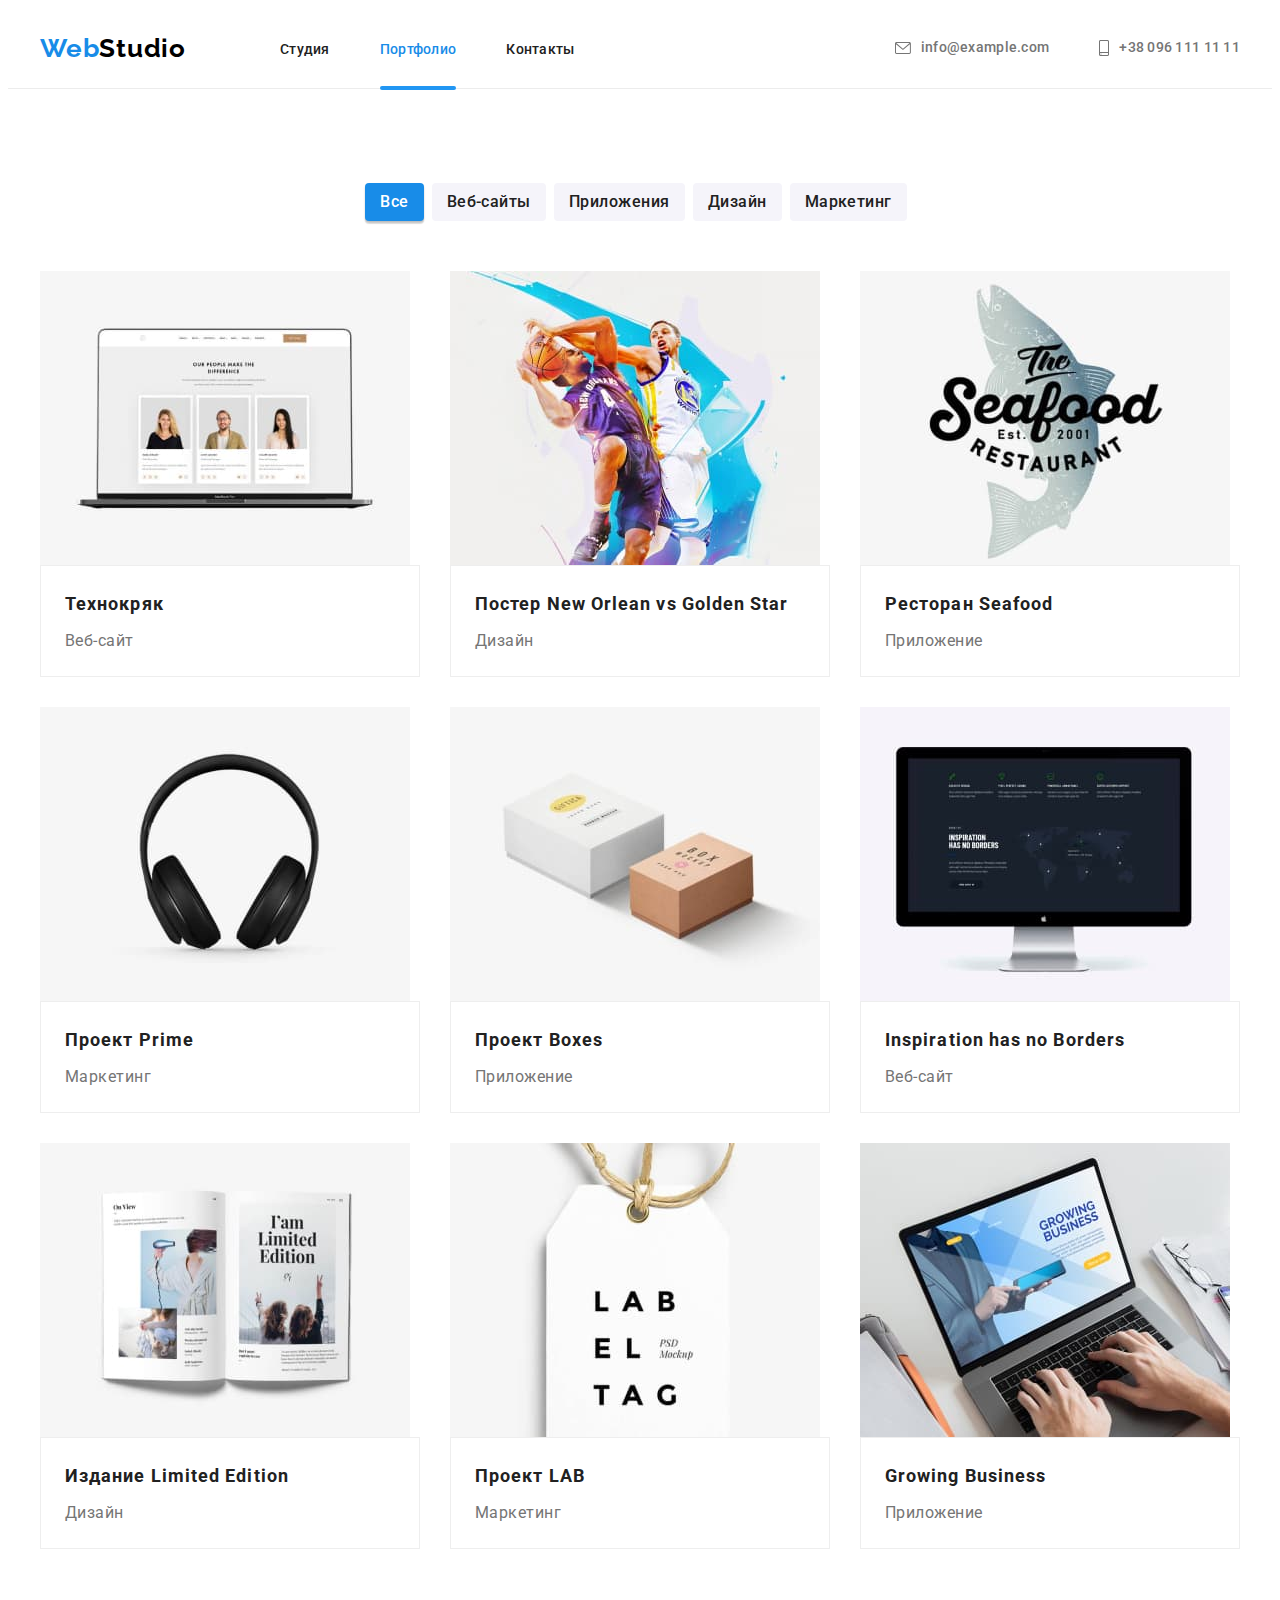
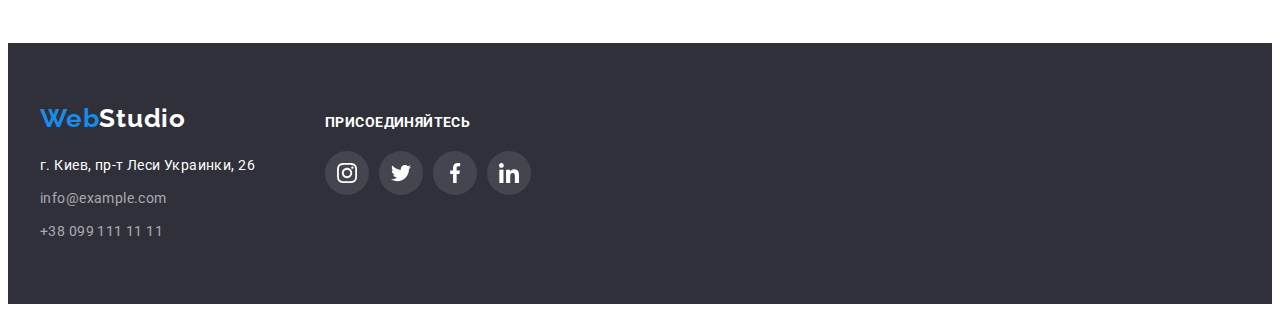
==== portfolio.html @ 5745be87 "copy HW#05 -> HW#06" ====
<!DOCTYPE html>
<html lang="ru">

<head>
    <meta charset="UTF-8" />
    <meta http-equiv="X-UA-Compatible" content="IE=edge" />
    <meta name="viewport" content="width=device-width, initial-scale=1.0" />
    <title>Document</title>
    <link rel="preconnect" href="https://fonts.googleapis.com">
    <link rel="preconnect" href="https://fonts.gstatic.com" crossorigin>
    <link
        href="https://fonts.googleapis.com/css2?family=Raleway:wght@700&family=Roboto:wght@400;500;700;900&display=swap"
        rel="stylesheet" />
    <link rel="stylesheet" href="https://cdnjs.cloudflare.com/ajax/libs/modern-normalize/1.1.0/modern-normalize.min.css"
        integrity="sha512-wpPYUAdjBVSE4KJnH1VR1HeZfpl1ub8YT/NKx4PuQ5NmX2tKuGu6U/JRp5y+Y8XG2tV+wKQpNHVUX03MfMFn9Q=="
        crossorigin="anonymous" referrerpolicy="no-referrer" />
    <link rel="stylesheet" href="./css/portfolio.css" />
</head>

<body>

    <!-- HEADER -->

    <header class="header">
        <div class="container header-container">
            <a class="logo link" href="./index.html" lang="en"> <span class="web">Web</span><span
                    class="studio-logo">Studio</span></a>
            <nav class="navigation">
                <ul class="nav-list list">
                    <li class="nav-list-item">
                        <a class="nav-list-link link" href="./index.html">Студия</a>
                    </li>
                    <li class="nav-list-item">
                        <a class="nav-list-link link current" href="./portfolio.html">Портфолио</a>
                    </li>
                    <li class="nav-list-item">
                        <a class="nav-list-link link" href="">Контакты</a>
                    </li>
                </ul>
            </nav>
            <ul class="contact-list list">
                <li class="contact-item">
                    <a class="contact-email header-contact link" href="mailto:info@example.com">
                        <svg class="header-icon" width="16" height="12">
                            <use href="./img/sprite.svg#envelope"></use>
                        </svg>
                        info@example.com</a>
                </li>
                <li class="contact-item">
                    <a class="contact-number header-contact link" href="tel:+380961111111">
                        <svg class="header-icon" width="10" height="16">
                            <use href="./img/sprite.svg#smartphone"></use>
                        </svg>
                        +38 096 111 11 11</a>
                </li>
            </ul>
        </div>
    </header>

    <!-- PORTFOLIO-->

    <section class="portfolio section">
        <div class="portfolio-container container">
            <h2 hidden>portfolio-navigation</h2>
            <ul class="portfolio-list-btn list">
                <li><button class="portfolio-button link current" type="button">Все</button></li>
                <li><button class="portfolio-button link" type="button">Веб-сайты</button></li>
                <li><button class="portfolio-button link" type="button">Приложения</button></li>
                <li><button class="portfolio-button link" type="button">Дизайн</button></li>
                <li><button class="portfolio-button link" type="button">Маркетинг</button></li>
            </ul>
            <ul class="portfolio-list list">
                <li class="portfolio-item">
                    <a class="portfolio-link link" href="">
                        <div class="portfolio-item-wrapper">
                            <img src="./img/portfolio/poster1.jpg" alt="poster1" width="370" height="294">
                            <p class="portfolio-overlay">Ресурс предлагает комплексные предложения с разным уровнем
                                функционала и
                                сервисов. Все это
                                позволит посетителю получить
                                исчерпывающие сведения о компании или частном лице.
                            </p>
                        </div>
                        <div class="portfolio-subsribe">
                            <h3 class="portfolio-subsribe-item">Технокряк</h3>
                            <p class="portfolio-type-list">Веб-сайт</p>
                        </div>
                    </a>
                </li>
                <li class="portfolio-item">
                    <a class="portfolio-link link" href="">
                        <div class="portfolio-item-wrapper">
                            <img src="./img/portfolio/poster2.jpg" alt="poster2" width="370" height="294">
                            <p class="portfolio-overlay">Ресурс предлагает комплексные предложения с разным уровнем
                                функционала и
                                сервисов. Все это
                                позволит посетителю получить
                                исчерпывающие сведения о компании или частном лице.
                            </p>
                        </div>
                        <div class="portfolio-subsribe">
                            <h3 class="portfolio-subsribe-item">Постер New Orlean vs Golden Star</h3>
                            <p class="portfolio-type-list">Дизайн</p>
                        </div>
                    </a>
                </li>
                <li class="portfolio-item">
                    <a class="portfolio-link link" href="">
                        <div class="portfolio-item-wrapper">
                            <img src="./img/portfolio/poster3.jpg" alt="poster3" width="370" height="294">
                            <p class="portfolio-overlay">Ресурс предлагает комплексные предложения с разным уровнем
                                функционала и
                                сервисов. Все это
                                позволит посетителю получить
                                исчерпывающие сведения о компании или частном лице.
                            </p>
                        </div>
                        <div class="portfolio-subsribe">
                            <h3 class="portfolio-subsribe-item">Ресторан Seafood</h3>
                            <p class="portfolio-type-list">Приложение</p>
                        </div>
                    </a>
                </li>
                <li class="portfolio-item">
                    <a class="portfolio-link link" href="">
                        <div class="portfolio-item-wrapper">
                            <img src="./img/portfolio/poster4.jpg" alt="poster4" width="370" height="294">
                            <p class="portfolio-overlay">Ресурс предлагает комплексные предложения с разным уровнем
                                функционала и
                                сервисов. Все это
                                позволит посетителю получить
                                исчерпывающие сведения о компании или частном лице.
                            </p>
                        </div>
                        <div class="portfolio-subsribe">
                            <h3 class="portfolio-subsribe-item">Проект Prime</h3>
                            <p class="portfolio-type-list">Маркетинг</p>
                        </div>
                    </a>
                </li>
                <li class="portfolio-item">
                    <a class="portfolio-link link" href="">
                        <div class="portfolio-item-wrapper">
                            <img src="./img/portfolio/poster5.jpg" alt="poster5" width="370" height="294">
                            <p class="portfolio-overlay">Ресурс предлагает комплексные предложения с разным уровнем
                                функционала и
                                сервисов. Все это
                                позволит посетителю получить
                                исчерпывающие сведения о компании или частном лице.
                            </p>
                        </div>
                        <div class="portfolio-subsribe">
                            <h3 class="portfolio-subsribe-item">Проект Boxes</h3>
                            <p class="portfolio-type-list">Приложение</p>
                        </div>
                    </a>
                </li>
                <li class="portfolio-item">
                    <a class="portfolio-link link" href="">
                        <div class="portfolio-item-wrapper">
                            <img src="./img/portfolio/poster6.jpg" alt="poster6" width="370" height="294">
                            <p class="portfolio-overlay">Ресурс предлагает комплексные предложения с разным уровнем
                                функционала и
                                сервисов. Все это
                                позволит посетителю получить
                                исчерпывающие сведения о компании или частном лице.
                            </p>
                        </div>
                        <div class="portfolio-subsribe">
                            <h3 class="portfolio-subsribe-item">Inspiration has no Borders</h3>
                            <p class="portfolio-type-list">Веб-сайт</p>
                        </div>
                    </a>
                </li>
                <li class="portfolio-item">
                    <a class="portfolio-link link" href="">
                        <div class="portfolio-item-wrapper">
                            <img src="./img/portfolio/poster7.jpg" alt="poster7" width="370" height="294">
                            <p class="portfolio-overlay">Ресурс предлагает комплексные предложения с разным уровнем
                                функционала и
                                сервисов. Все это
                                позволит посетителю получить
                                исчерпывающие сведения о компании или частном лице.
                            </p>
                        </div>
                        <div class="portfolio-subsribe">
                            <h3 class="portfolio-subsribe-item">Издание Limited Edition</h3>
                            <p class="portfolio-type-list">Дизайн</p>
                        </div>
                    </a>
                </li>
                <li class="portfolio-item">
                    <a class="portfolio-link link" href="">
                        <div class="portfolio-item-wrapper">
                            <img src="./img/portfolio/poster8.jpg" alt="poster8" width="370" height="294">
                            <p class="portfolio-overlay">Ресурс предлагает комплексные предложения с разным уровнем
                                функционала и
                                сервисов. Все это
                                позволит посетителю получить
                                исчерпывающие сведения о компании или частном лице.
                            </p>
                        </div>
                        <div class="portfolio-subsribe">
                            <h3 class="portfolio-subsribe-item">Проект LAB</h3>
                            <p class="portfolio-type-list">Маркетинг</p>
                        </div>
                    </a>
                </li>
                <li class="portfolio-item">
                    <a class="portfolio-link link" href="">
                        <div class="portfolio-item-wrapper">
                            <img src="./img/portfolio/poster9.jpg" alt="poster9" width="370" height="294">
                            <p class="portfolio-overlay">Ресурс предлагает комплексные предложения с разным уровнем
                                функционала и
                                сервисов. Все это
                                позволит посетителю получить
                                исчерпывающие сведения о компании или частном лице.
                            </p>
                        </div>
                        <div class="portfolio-subsribe">
                            <h3 class="portfolio-subsribe-item">Growing Business</h3>
                            <p class="portfolio-type-list">Приложение</p>
                        </div>
                    </a>
                </li>
            </ul>
        </div>
    </section>

    <!-- FOOTER -->

    <section class="footer section">
        <div class="footer-container container">
            <div class="footer-container-address">
                <a class="footer-logo link" href="./index.html"> Web<span class="studio">Studio</span></a>
                <address class="footer-address">
                    <ul class="footer-list list">
                        <li class="footer-item">
                            <a class="footer-link link address" href="https://goo.gl/maps/jyejHvnzvNFhB9y47">г. Киев,
                                пр-т
                                Леси
                                Украинки, 26</a>
                        </li>
                        <li class="footer-item">
                            <a class="footer-link link" href="mailto:info@example.com">info@example.com</a>
                        </li>
                        <li class="footer-item">
                            <a class="footer-link link" href="tel:+380991111111">+38 099 111 11 11</a>
                        </li>
                    </ul>
                </address>
            </div>
            <div class="footer-container-icon">
                <p class="footer-invite">присоединяйтесь</p>
                <ul class="footer-list-icon list">
                    <li class="footer-item-icon">
                        <a class="footer-link-icon instagram" href="">
                            <svg class="footer-icon" width="20" height="20">
                                <use href="./img/sprite.svg#instagram"></use>
                            </svg>
                        </a>
                    </li>
                    <li class="footer-item-icon">
                        <a class="footer-link-icon twitter" href="">
                            <svg class="footer-icon" width="20" height="20">
                                <use href="./img/sprite.svg#twitter"></use>
                            </svg>
                        </a>
                    </li>
                    <li class="footer-item-icon">
                        <a class="footer-link-icon facebook" href="">
                            <svg class="footer-icon" width="20" height="20">
                                <use href="./img/sprite.svg#facebook"></use>
                            </svg>
                        </a>
                    </li>
                    <li class="footer-item-icon">
                        <a class="footer-link-icon linkedin" href="">
                            <svg class="footer-icon" width="20" height="20">
                                <use href="./img/sprite.svg#linkedin"></use>
                            </svg>
                        </a>
                    </li>
                </ul>
            </div>
        </div>
    </section>

</body>

</html>
---- css/portfolio.css ----
:root {
  --primary-font-family: Roboto, sans-serif;
  --primary-font-color: #212121;
  --secondary-font-family: Raleway, sans-serif;
  --secondary-font-color: #757575;
  --white-font-color: #FFFFFF;
  --accent-color: #188CE8;
  --btn-bg-color: #2196f3;
  --shadow-btn-color: #F5F4FA;
  --bg-dark-color: #2f303a;
}

body {
  font-family: var(--primary-font-family);
}

h1,h2,h3,p {
  margin: 0;
  margin: 0;
}

ul,li {
  margin: 0;
  margin: 0;
  padding-left: 0;
}

img {
  display: block;
}

address {
  font-style: normal;
}

.list {
  list-style: none;
}

.link {
  text-decoration: none;
}

.container {
  width: 1200px;
  margin-left: auto;
  margin-right: auto;
  padding: 0 15px;
}

.section {
  padding: 94px 0;
}

/* ===== START HEADER ===== */

.header {
  background-color: var(--white-font-color);
}

.header-container {
  display: flex;
  align-items: center;
}

.nav-list {
  display: flex;
  align-items: center;
}

.logo {
  margin-right: 94px;
  padding-top: 24px;
  padding-bottom: 24px;
}

.contact-list {
  display: flex;
  align-items: center;
  margin-left: auto;
}

.header-contact {
  display: flex;
  align-items: center;
}

.link.current {
  color: var(--accent-color);
}

.web {
  font-family: var(--secondary-font-family);
  font-weight: 700;
  font-size: 26px;
  line-height: 1.19;
  letter-spacing: 0.03em;
  color: var(--accent-color);
}
.studio-logo {
  font-family: var(--secondary-font-family);
  font-weight: 700;
  font-size: 26px;
  line-height: 1.19;
  letter-spacing: 0.03em;
  color: #000000;
}

.nav-list-link {
  font-weight: 500;
  font-size: 14px;
  line-height: 1.14;
  letter-spacing: 0.02em;
  color: var(--primary-font-color);

  transition: color 250ms cubic-bezier(0.4, 0, 0.2, 1);
}

.nav-list-link.current::after {
  content: '';
  position: absolute;
  bottom: -32px;
  left: 0;

  width: 100%;
  height: 4px;
  border-radius: 2px;

  background-color: var(--btn-bg-color);
}


.nav-list-link:hover,
.nav-list-link:focus {
  color: var(--accent-color);
}

.contact-email {
  font-weight: 500;
  font-size: 14px;
  line-height: 1.14;
  margin-right: 50px;
  letter-spacing: 0.02em;
  color: var(--secondary-font-color);

  transition: color 250ms cubic-bezier(0.4, 0, 0.2, 1);
}

.contact-email:hover,
.contact-email:focus {
  color: var(--accent-color);
}

.contact-number {
  font-weight: 500;
  font-size: 14px;
  line-height: 1.14;
  letter-spacing: 0.02em;
  color: var(--secondary-font-color);

  transition: color 250ms cubic-bezier(0.4, 0, 0.2, 1);
}

.contact-number:hover,
.contact-number:focus {
  color: var(--accent-color);
}

/* ===== START HEADER ===== */

.header {
  background-color: var(--white-font-color);
}

.header-container {
  display: flex;
  align-items: center;
}

.nav-list {
  display: flex;
  align-items: center;
}

.nav-list-item:not(:last-child) {
  margin-right: 50px;
}

.nav-list-item {
  position: relative;
}

.logo {
  margin-right: 94px;
  padding-top: 24px;
  padding-bottom: 24px;
}

.contact-list {
  display: flex;
  align-items: center;
  margin-left: auto;
}

.link.current {
  color: var(--accent-color);
}

.web {
  font-family: var(--secondary-font-family);
  font-weight: 700;
  font-size: 26px;
  line-height: 1.19;
  letter-spacing: 0.03em;
  color: var(--accent-color);
}

.studio-logo {
  font-family: var(--secondary-font-family);
  font-weight: 700;
  font-size: 26px;
  line-height: 1.19;
  letter-spacing: 0.03em;
  color: #000000;
}

.nav-list-link {
  padding-top: 32px;
  padding-bottom: 32px;

  font-weight: 500;
  font-size: 14px;
  line-height: 1.14;
  letter-spacing: 0.02em;
  color: var(--primary-font-color);

  transition: color 250ms cubic-bezier(0.4, 0, 0.2, 1);
}

.nav-list-link:hover,
.nav-list-link:focus {
  color: var(--accent-color);
}

.contact-email {
  padding: 32px 0;

  font-weight: 500;
  font-size: 14px;
  line-height: 1.14;
  margin-right: 50px;
  letter-spacing: 0.02em;
  color: var(--secondary-font-color);
}

.contact-email:hover,
.contact-email:focus {
  color: var(--accent-color);
}

.header-icon {
  margin-right: 10px;
  fill: var(--secondary-font-color);

  transition: fill 250ms cubic-bezier(0.4, 0, 0.2, 1);
}

.header-contact:hover .header-icon,
.header-contact:focus .header-icon {
  fill: var(--accent-color);
}

.contact-number {
  padding: 32px 0;

  font-weight: 500;
  font-size: 14px;
  line-height: 1.14;
  letter-spacing: 0.02em;
  color: var(--secondary-font-color);

  transition: color 250ms cubic-bezier(0.4, 0, 0.2, 1);
}

.contact-number:hover,
.contact-number:focus {
  color: var(--accent-color);
}

/* ===== END HEADER ===== */



/* ===== START HERO ===== */

/* ===== END HERO ===== */



/* ===== START FEATURES ===== */

/* ===== END FEATURES ===== */



/* ===== START ABOUT ===== */

/* ===== END ABOUT ===== */



/* ===== START TEAM ===== */

/* ===== END TEAM ===== */



/* ===== START PORTFOLIO ===== */

.portfolio {
  border-top: 1px solid #ECECEC
}

.portfolio-list-btn {
  display: flex;
  justify-content: center;
  margin-bottom: 50px;
}

.portfolio-button {
  margin-right: 8px;
  padding: 6px 15px;

  font-family: inherit;
  font-style: normal;
  font-weight: 500;
  font-size: 16px;
  line-height: 1.63;
  text-align: center;
  letter-spacing: 0.03em;
  border-radius: 4px;
  border: none;
  cursor: pointer;

  background-color: var(--shadow-btn-color);
  color: var(--primary-font-color);

  transition: box-shadow 250ms cubic-bezier(0.4, 0, 0.2, 1), background-color 250ms cubic-bezier(0.4, 0, 0.2, 1), color 250ms cubic-bezier(0.4, 0, 0.2, 1);
}

.portfolio-button:hover,
.portfolio-button:focus {
  box-shadow: 0px 3px 1px rgba(0, 0, 0, 0.1), 0px 1px 2px rgba(0, 0, 0, 0.08), 0px 2px 2px rgba(0, 0, 0, 0.12);
  border-radius: 4px;
  background-color: var(--accent-color);
  color: var(--white-font-color);
}

.portfolio-list-btn .current {
  background-color: var(--accent-color);
  color: var(--white-font-color);
  box-shadow: 0px 3px 1px rgba(0, 0, 0, 0.1), 0px 1px 2px rgba(0, 0, 0, 0.08), 0px 2px 2px rgba(0, 0, 0, 0.12);
  border-radius: 4px;
}

.portfolio-list {
  display: flex;
  flex-wrap: wrap;
  margin-left: -30px;
  margin-top: -30px;
}

.portfolio-item {
  flex-basis: calc((100% - 90px) / 3);
  margin-left: 30px;
  margin-top: 30px;
  cursor: pointer;

  transition: box-shadow 250ms cubic-bezier(0.4, 0, 0.2, 1);
}

.portfolio-item:hover,
.portfolio-item:focus {
  box-shadow: 0px 1px 1px rgba(0, 0, 0, 0.12), 0px 4px 4px rgba(0, 0, 0, 0.06), 1px 4px 6px rgba(0, 0, 0, 0.16);
}

.portfolio-item-wrapper{
  position: relative;
  overflow: hidden;
}

.portfolio-overlay {
  position: absolute;
  top: 0;
  left: 0;
  width: 100%;
  height: 100%;
  padding: 63px 24px;
  overflow: auto;
  transform: translateY(100%);


  font-family: var(--secondary-font-color);
  font-style: normal;
  font-weight: 400;
  font-size: 18px;
  line-height: 1.56;
  letter-spacing: 0.03em;

  
  color: var(--white-font-color);
  background: rgba(33, 150, 243, 0.9);

  transition: transform 250ms cubic-bezier(0.4, 0, 0.2, 1);
}

.portfolio-link:hover .portfolio-overlay,
.portfolio-link:focus .portfolio-overlay {
  transform: translateY(0);
}

.portfolio-subsribe {
  background: var(--white-font-color);
  border: 1px solid #EEEEEE;
  padding: 20px 24px;
 
  justify-content: flex-start;
}

.portfolio-subsribe-item {
  padding-bottom: 4px;

  font-family: var(--secondary-font-family)
  font-style: normal;
  font-weight: 700;
  font-size: 18px;
  line-height: 2;
  letter-spacing: 0.06em;
  color: var(--primary-font-color);
}

.portfolio-type-list {
  font-family: var(--secondary-font-family)
  font-style: normal;
  font-weight: 400;
  font-size: 16px;
  line-height: 1.88;
  letter-spacing: 0.03em;
  color: var(--secondary-font-color);
}

/* ===== END PORTFOLIO ===== */

/* ===== START FOOTER ===== */

.footer {
  background-color: var(--bg-dark-color);
  padding: 60px 0;

}

.footer-logo {
  display: block;
  margin-bottom: 20px;
  font-family: var(--secondary-font-family);
  font-weight: 700;
  font-size: 26px;
  line-height: 1.19;
  letter-spacing: 0.03em;
  color: var(--accent-color);
}

.studio {
  color: var(--white-font-color);
}

.footer-link {
  font-family: inherit;
  font-style: normal;
  font-weight: normal;
  font-size: 14px;
  line-height: 1.71;
  letter-spacing: 0.03em;

  color: rgba(255, 255, 255, 0.6);
}

.footer-item:not(:last-child) {
  margin-bottom: 9px;
}

.address {
  color: var(--white-font-color);
}

.footer-list-icon {
  display: flex;
  justify-content: center;
  align-items: center;
}

.footer-container {
  display: flex;
  align-items: baseline;
}

.footer-container-address {
  margin-right: 70px;
}

.footer-invite {
  margin-bottom: 20px;
  font-family: var(--primary-font-family);
  font-style: normal;
  font-weight: 700;
  font-size: 14px;
  line-height: 1.14;
  letter-spacing: 0.03em;
  text-transform: uppercase;

  color: var(--white-font-color);
}

.footer-link-icon {
  display: flex;
  align-items: center;
  justify-content: center;
  margin-right: 10px;
  width: 44px;
  height: 44px;
  border-radius: 50%;
  background-color: rgba(255, 255, 255, 0.1);
  cursor: pointer;
  fill: var(--white-font-color);

  transition: background-color 250ms cubic-bezier(0.4, 0, 0.2, 1);
}

.footer-link-icon:hover,
.footer-link-icon:focus {
  background-color: var(--accent-color);
}

  /* ===== END FOOTER ===== */
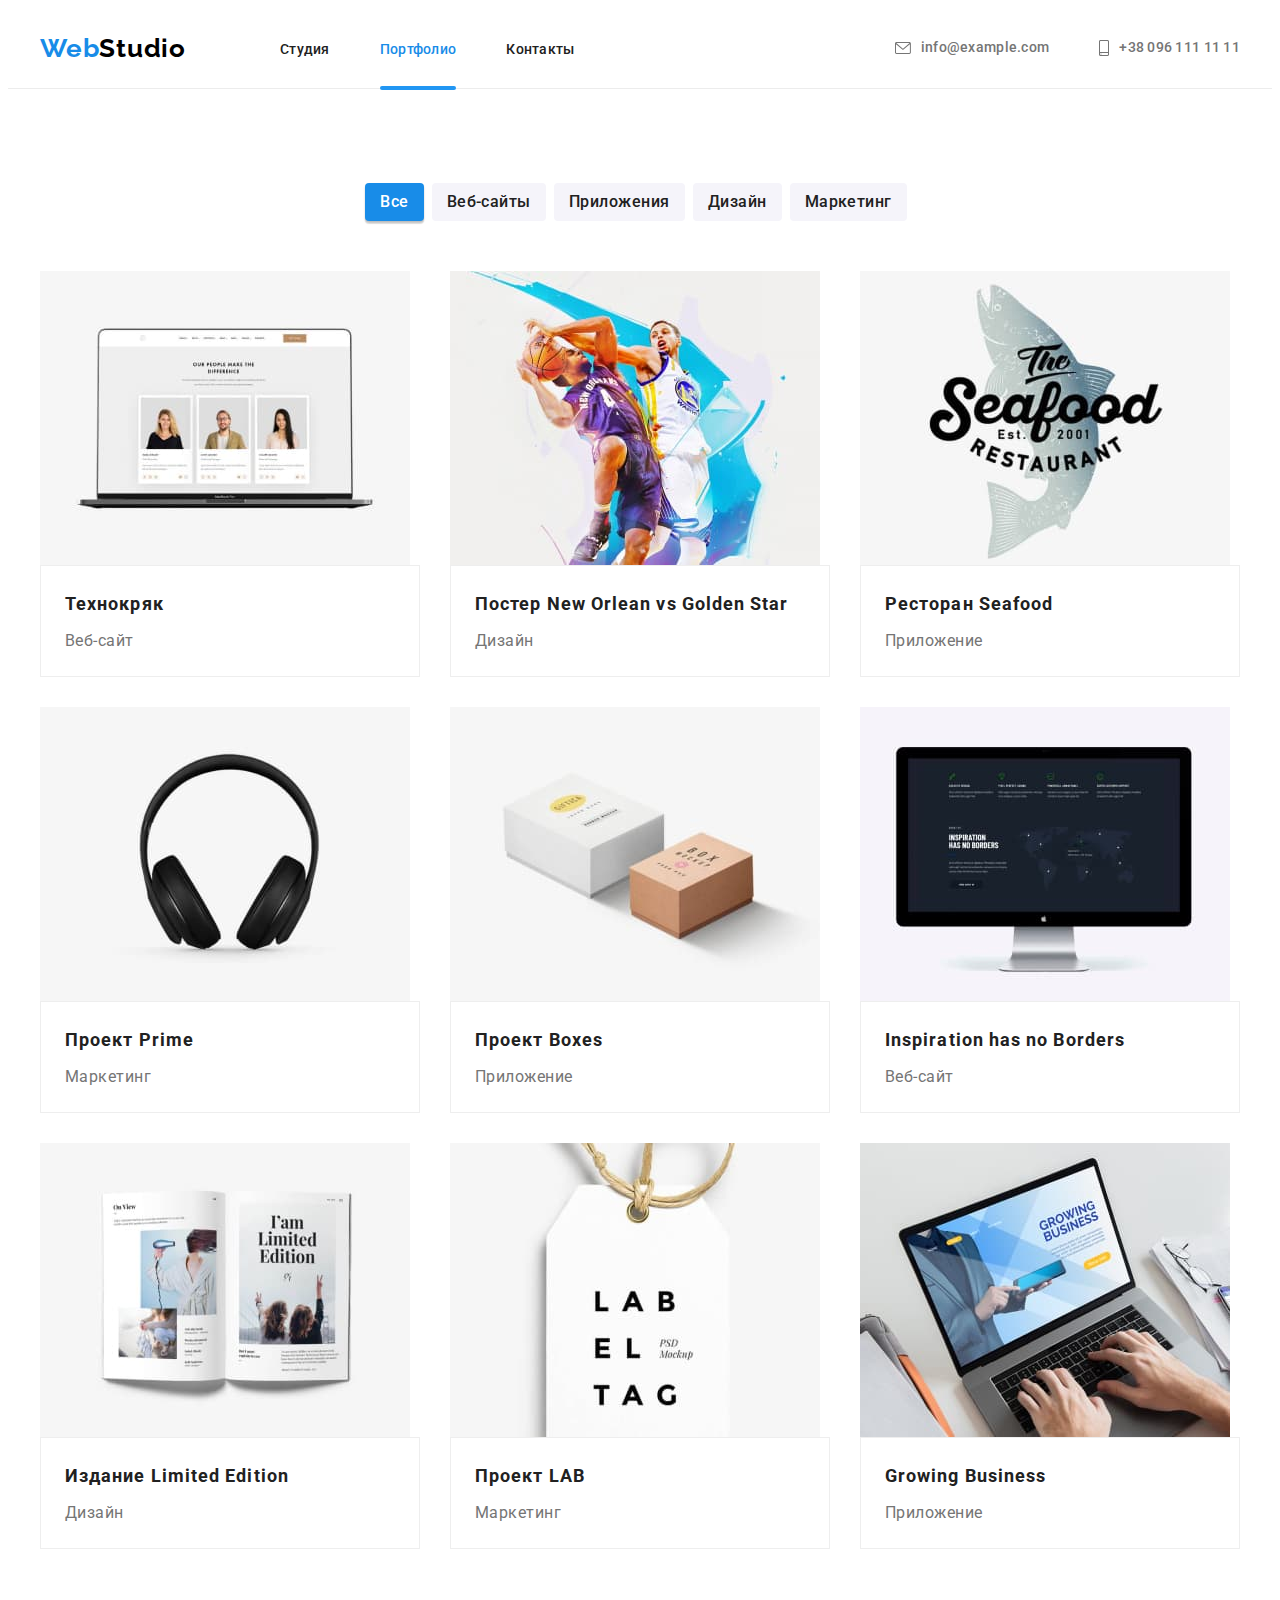
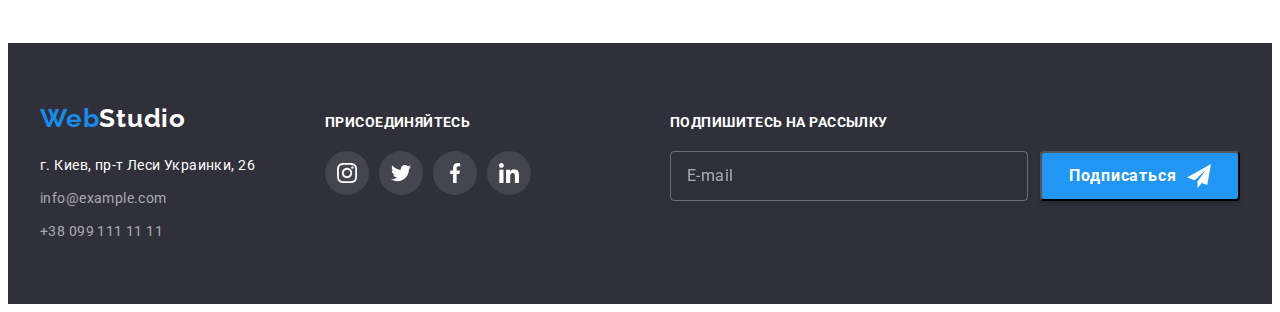
==== commit ecde1d4a: "finish hw#06 (to check mentor)" ====
--- a/portfolio.html
+++ b/portfolio.html
@@ -283,6 +283,17 @@
                     </li>
                 </ul>
             </div>
+            <form class="subscribe-form">
+                <p class="subscribe-name">Подпишитесь на рассылку</p>
+                <div class="subscribe-wrapper">
+                    <input class="subscribe-input" type="text" name="subscribe" id="sbscr" placeholder="E-mail" />
+                    <button class="subscribe-btn" type="submit">Подписаться
+                        <svg class="subscribe-icon" width="24" height="24">
+                            <use href="./img/sprite.svg#icon-subscribe"></use>
+                        </svg>
+                    </button>
+                </div>
+            </form>
         </div>
     </section>
 
--- a/css/portfolio.css
+++ b/css/portfolio.css
@@ -541,4 +541,83 @@
   background-color: var(--accent-color);
 }
 
+.subscribe-form {
+  margin-left: auto;
+}
+
+.subscribe-name {
+  margin-bottom: 20px;
+
+  font-family: var(--primary-font-family);
+  font-style: normal;
+  font-weight: 700;
+  font-size: 14px;
+  line-height: 1.14;
+  letter-spacing: 0.03em;
+  text-transform: uppercase;
+
+  color: var(--white-font-color);
+}
+
+.subscribe-wrapper {
+  display: flex;
+}
+
+.subscribe-input {
+  width: 358px;
+  height: 50px;
+  padding-left: 16px;
+  margin-right: 12px;
+
+  border: 1px solid rgba(255, 255, 255, 0.3);
+  box-sizing: border-box;
+  filter: drop-shadow(0px 4px 4px rgba(0, 0, 0, 0.15));
+  border-radius: 4px;
+
+  background-color: transparent;
+  color: var(--white-font-color);
+  }
+
+.subscribe-input::placeholder {
+  display: flex;
+  align-items: center;
+  
+  font-family: var(--primary-font-family);
+  font-style: normal;
+  font-weight: 400;
+  font-size: 16px;
+  line-height: 1.25;
+  letter-spacing: 0.03em;
+
+  color: rgba(255, 255, 255, 0.6);
+}
+
+.subscribe-btn {
+  display: flex;
+  justify-content: center;
+  align-items: center;
+  width: 200px;
+  height: 50px;
+  padding: 0;
+  
+  box-shadow: 0px 4px 4px rgba(0, 0, 0, 0.15);
+  border-radius: 4px;
+  background: var(--btn-bg-color);
+
+  font-family: var(--primary-font-family);
+font-style: normal;
+font-weight: 700;
+font-size: 16px;
+line-height: 30px;
+
+text-align: center;
+letter-spacing: 0.06em;
+
+color: var(--white-font-color);
+}
+
+.subscribe-icon {
+  margin-left: 10px;
+}
+
   /* ===== END FOOTER ===== */